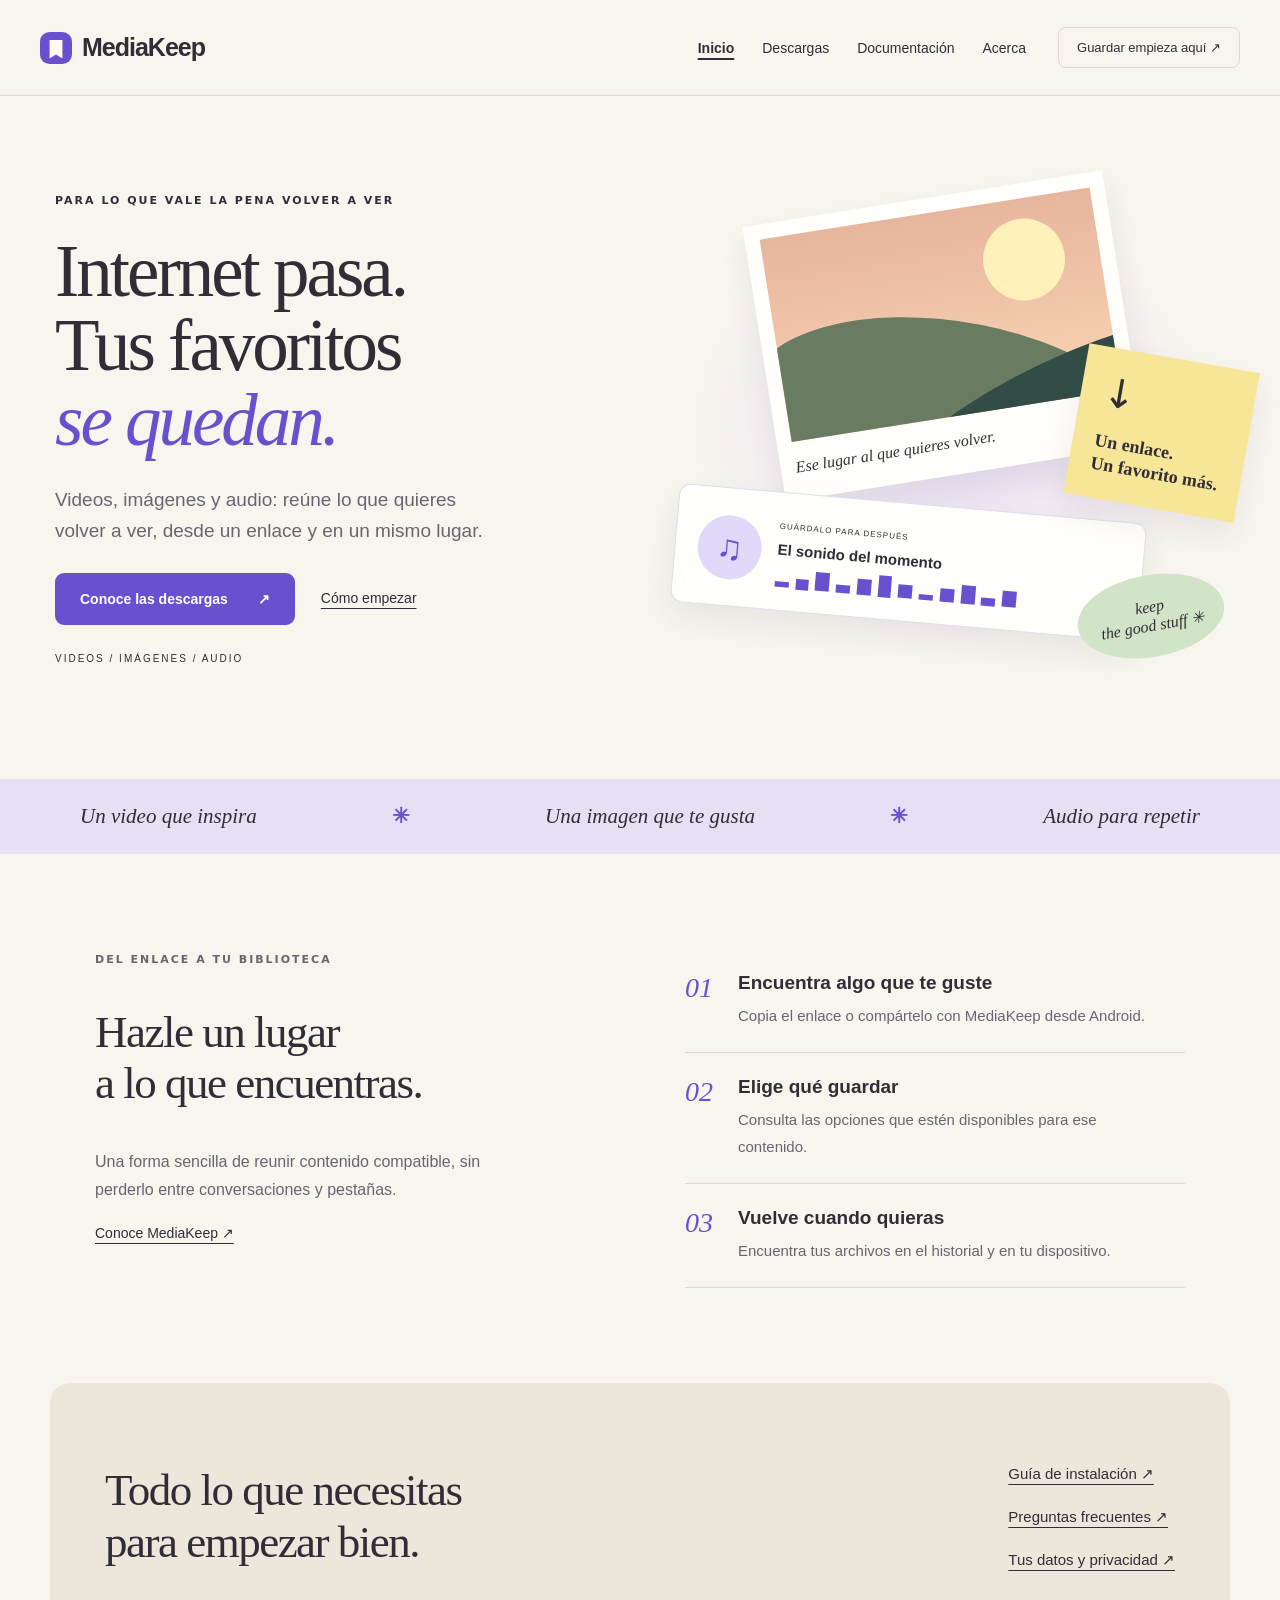
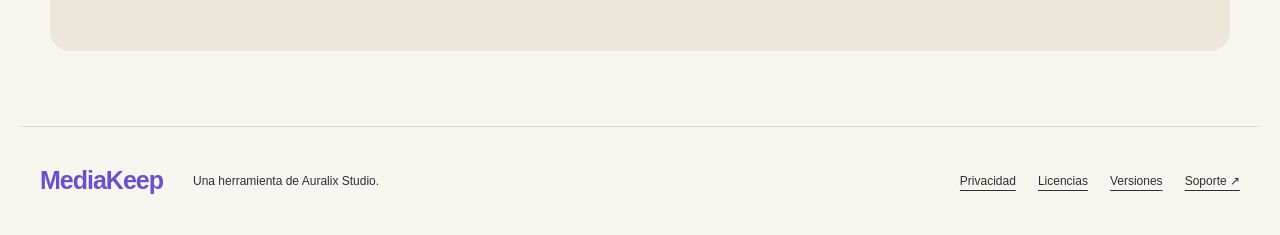
==== index.html @ 3217c824 "feat: add MediaKeep website, documentation, and deployment workflow" ====
<!doctype html><html lang="es"><head><meta charset="utf-8"><meta name="viewport" content="width=device-width,initial-scale=1"><meta name="description" content="Videos, imágenes y audio: reúne lo que quieres volver a ver, desde un enlace y en un mismo lugar."><meta name="theme-color" content="#f8f5ef"><meta property="og:title" content="Inicio · MediaKeep"><meta property="og:description" content="Videos, imágenes y audio: reúne lo que quieres volver a ver, desde un enlace y en un mismo lugar."><meta property="og:type" content="website"><title>Inicio · MediaKeep</title><link rel="icon" href="assets/mark.svg" type="image/svg+xml"><link rel="stylesheet" href="style.css"><script src="app.js" defer></script></head><body data-repository="Auralix-Studio/mediakeep"><a class="skip" href="#content">Ir al contenido</a><header class="header"><a href="index.html" class="brand"><img src="assets/mark.svg" width="32" height="32" alt="">MediaKeep</a><nav aria-label="Principal"><a aria-current="page" href="index.html">Inicio</a><a href="downloads.html">Descargas</a><a href="docs.html">Documentación</a><a href="about.html">Acerca</a></nav><a class="header-cta" href="downloads.html">Guardar empieza aquí ↗</a></header><main id="content"><section class="mk-hero"><div><p class="eyebrow">PARA LO QUE VALE LA PENA VOLVER A VER</p><h1>Internet pasa.<br>Tus favoritos<br><em>se quedan.</em></h1><p class="lead">Videos, imágenes y audio: reúne lo que quieres volver a ver, desde un enlace y en un mismo lugar.</p><div class="actions"><a class="button" href="downloads.html">Conoce las descargas <span>↗</span></a><a class="text-link" href="install.html">Cómo empezar</a></div><p class="micro">VIDEOS / IMÁGENES / AUDIO</p></div><div class="collection" aria-label="Ilustración de una colección de contenido"><div class="paper paper-photo"><div class="landscape"><i></i><b></b></div><span>Ese lugar al que quieres volver.</span></div><div class="paper paper-audio"><span class="disc">♫</span><div><small>GUÁRDALO PARA DESPUÉS</small><strong>El sonido del momento</strong><div class="wave" aria-hidden="true">▂ ▄ ▇ ▃ ▆ █ ▅ ▂ ▅ ▇ ▃ ▆</div></div></div><div class="paper paper-note"><span>↓</span><strong>Un enlace.<br>Un favorito más.</strong></div><div class="sticker">keep<br>the good stuff ✳</div></div></section><section class="ribbon" aria-label="Tipos de contenido"><span>Un video que inspira</span><b>✳</b><span>Una imagen que te gusta</span><b>✳</b><span>Audio para repetir</span></section><section class="mk-story"><div><p class="eyebrow">DEL ENLACE A TU BIBLIOTECA</p><h2>Hazle un lugar<br>a lo que encuentras.</h2><p>Una forma sencilla de reunir contenido compatible, sin perderlo entre conversaciones y pestañas.</p><a class="text-link" href="about.html">Conoce MediaKeep ↗</a></div><ol class="steps"><li><span>01</span><div><h3>Encuentra algo que te guste</h3><p>Copia el enlace o compártelo con MediaKeep desde Android.</p></div></li><li><span>02</span><div><h3>Elige qué guardar</h3><p>Consulta las opciones que estén disponibles para ese contenido.</p></div></li><li><span>03</span><div><h3>Vuelve cuando quieras</h3><p>Encuentra tus archivos en el historial y en tu dispositivo.</p></div></li></ol></section><section class="help-band"><h2>Todo lo que necesitas<br>para empezar bien.</h2><div><a href="install.html">Guía de instalación ↗</a><a href="faq.html">Preguntas frecuentes ↗</a><a href="privacy.html">Tus datos y privacidad ↗</a></div></section></main><footer class="footer"><a class="brand" href="index.html">MediaKeep</a><p>Una herramienta de Auralix Studio.</p><nav aria-label="Enlaces del pie"><a href="privacy.html">Privacidad</a><a href="license.html">Licencias</a><a href="changelog.html">Versiones</a><a href="https://github.com/Auralix-Studio/mediakeep/issues">Soporte ↗</a></nav></footer></body></html>
---- style.css ----
*{box-sizing:border-box}html{scroll-behavior:smooth}body{margin:0}a{color:inherit;text-underline-offset:5px}a:focus-visible,summary:focus-visible{outline:3px solid var(--accent);outline-offset:6px}img{max-width:100%}.skip{position:absolute;top:-100px;left:15px;z-index:9}.skip:focus{top:12px;background:var(--paper);padding:12px}.header{max-width:1320px;margin:auto;padding:27px 40px;display:flex;align-items:center;gap:32px}.brand{display:flex;align-items:center;gap:10px;text-decoration:none;font-weight:800;font-size:25px;letter-spacing:-1px}.header nav{display:flex;gap:28px;margin-left:auto}.header nav a{text-decoration:none;font-size:14px}.header nav a[aria-current]{font-weight:800;text-decoration:underline;text-decoration-thickness:2px}.header-cta{font-size:13px;text-decoration:none;padding:12px 18px;border:1px solid var(--line);border-radius:8px}.eyebrow{font:600 11px/1.7 system-ui;letter-spacing:2px}.lead{font-size:19px;line-height:1.65;max-width:570px}.actions{display:flex;align-items:center;gap:26px;flex-wrap:wrap}.button{display:inline-flex;align-items:center;gap:30px;padding:18px 25px;background:var(--accent);color:var(--button-text);text-decoration:none;font-size:14px;font-weight:700}.text-link{font-size:14px;line-height:1.8}.micro{font-size:10px;letter-spacing:2px;margin-top:28px}.footer{max-width:1240px;margin:75px auto 0;padding:35px 20px;border-top:1px solid var(--line);display:flex;align-items:center;gap:30px}.footer p{font-size:12px}.footer nav{margin-left:auto;display:flex;gap:22px;font-size:12px}.doc-layout{max-width:1200px;margin:65px auto 100px;padding:0 30px;display:grid;grid-template-columns:220px minmax(0,1fr);gap:75px}.doc-layout aside{font-size:14px;align-self:start;position:sticky;top:24px}.doc-layout aside nav{display:grid;gap:16px;margin-top:30px}.doc-layout aside a{text-decoration:none;color:var(--muted)}.doc-layout aside [aria-current]{color:var(--accent);font-weight:700}.breadcrumb{font-size:12px;color:var(--muted);margin-bottom:24px}.doc-layout h1{font-size:clamp(38px,5vw,60px);line-height:1.06;letter-spacing:-2px;margin:0 0 35px}.doc-layout p{line-height:1.85;color:var(--muted)}.article-section{padding:12px 0 24px;border-bottom:1px solid var(--line)}.article-section h2{font-size:24px;letter-spacing:-.5px;margin:24px 0 10px}.doc-grid{display:grid;grid-template-columns:1fr 1fr;gap:15px;margin-top:35px}.doc-card{text-decoration:none;padding:28px;border:1px solid var(--line);background:var(--panel)}.doc-card small{color:var(--accent)}.doc-card h2{font-size:22px;margin:22px 0}.doc-card span{font-size:13px}.release-panel{background:var(--panel);padding:30px;border:1px solid var(--line);margin:35px 0}.release-panel h2{font-size:23px;line-height:1.5}.assets{display:grid;gap:12px;margin:25px 0}.assets a{padding:16px;border:1px solid var(--line);border-radius:6px;overflow-wrap:anywhere;font-size:14px}pre{white-space:pre-wrap;overflow-wrap:anywhere;font:14px/1.8 system-ui;color:var(--muted)}.release-entry{padding:25px 0;border-bottom:1px solid var(--line)}.release-entry a{font-size:24px;font-weight:700}noscript{display:block;padding:15px}.doc-layout article{min-width:0}@media(max-width:950px){.header{padding:22px 24px;gap:18px}.header-cta{display:none}.doc-layout{gap:35px;grid-template-columns:180px minmax(0,1fr)}.footer{flex-wrap:wrap}.footer nav{margin-left:0}}@media(max-width:650px){.header{flex-wrap:wrap;padding:20px}.header nav{order:2;width:100%;margin:6px 0 0;justify-content:space-between;gap:12px}.header nav a{font-size:13px}.brand{font-size:23px}.doc-layout{display:flex;flex-direction:column;margin-top:30px;padding:0 20px;gap:35px}.doc-layout aside{position:static;width:100%}.doc-layout aside nav{display:flex;gap:18px;overflow-x:auto;padding:5px 0 15px;margin-top:15px}.doc-layout aside nav a{white-space:nowrap}.doc-grid{grid-template-columns:1fr}.footer{padding:25px 20px;gap:18px;margin-top:45px}.footer nav{flex-wrap:wrap}.lead{font-size:17px}.actions{gap:20px}.release-panel{padding:22px}}@media(prefers-reduced-motion:reduce){html{scroll-behavior:auto}}:root{color-scheme:light;--paper:#f8f5ef;--panel:#fffdf8;--ink:#302d36;--muted:#69646f;--accent:#6950ce;--button-text:#fff;--line:#dfd8d1}body{background:var(--paper);color:var(--ink);font-family:Arial,Helvetica,sans-serif}.header{border-bottom:1px solid var(--line)}.button{border-radius:9px}.mk-hero{max-width:1240px;margin:auto;padding:85px 35px 105px;display:grid;grid-template-columns:1.05fr 1fr;gap:40px;align-items:center}.mk-hero h1{font:500 clamp(55px,5.7vw,82px)/1.02 Georgia,serif;letter-spacing:-3px;margin:24px 0}.mk-hero h1 em{color:var(--accent);font-weight:500}.mk-hero .lead{max-width:445px;color:var(--muted);margin:26px 0}.collection{height:460px;position:relative;background:radial-gradient(ellipse,#e8def5 0%,transparent 68%)}.paper{position:absolute;box-shadow:0 14px 30px #35294814;background:#fffefa}.paper-photo{width:66%;padding:15px 15px 23px;left:16%;top:0;transform:rotate(-9deg)}.paper-photo>span{display:block;font:italic 16px Georgia;margin-top:17px}.landscape{height:205px;position:relative;overflow:hidden;background:linear-gradient(#e6b59e,#fbd4b3)}.landscape:before{content:"";position:absolute;width:82px;height:82px;border-radius:50%;background:#fff1b9;top:20px;right:35px}.landscape i{position:absolute;width:130%;height:220px;border-radius:50%;background:#697c61;left:-50px;top:112px;transform:rotate(20deg)}.landscape b{position:absolute;width:140%;height:160px;border-radius:50%;background:#324d46;left:60px;top:160px;transform:rotate(-15deg)}.paper-audio{display:flex;gap:16px;align-items:center;width:85%;padding:22px;left:0;bottom:35px;transform:rotate(5deg);border:1px solid #e3dbec;border-radius:12px}.disc{font-size:35px;background:#e2d8fa;color:var(--accent);border-radius:50%;width:64px;height:64px;display:grid;place-items:center;flex-shrink:0}.paper-audio small{font-size:8px;letter-spacing:1px}.paper-audio strong{display:block;margin:8px 0;font-size:15px}.wave{color:var(--accent);font-size:18px;letter-spacing:1px}.paper-note{right:-4%;top:160px;padding:22px;background:#f7e698;transform:rotate(10deg);font:18px/1.3 Georgia}.paper-note span{font:40px system-ui;display:block;margin-bottom:15px}.sticker{position:absolute;bottom:0;right:0;transform:rotate(-10deg);background:#d2e4c7;padding:22px;border-radius:50%;font:italic 16px/1.2 Georgia;text-align:center}.ribbon{display:flex;justify-content:space-around;gap:25px;background:#e7dff3;padding:25px;font:italic 21px Georgia}.ribbon b{color:var(--accent);font-style:normal}.mk-story{max-width:1150px;margin:85px auto;display:grid;grid-template-columns:1fr 1fr;gap:90px;padding:0 30px}.mk-story h2,.help-band h2{font:500 45px/1.15 Georgia;letter-spacing:-1.5px}.mk-story p{line-height:1.8;color:var(--muted);max-width:420px}.steps{list-style:none;padding:0;margin:10px 0}.steps li{display:flex;gap:25px;padding:23px 0;border-bottom:1px solid var(--line)}.steps li>span{color:var(--accent);font:italic 28px Georgia}.steps h3{font-size:19px;margin:0 0 8px}.steps p{font-size:15px;margin:0}.help-band{max-width:1180px;margin:auto;padding:45px 55px;border-radius:20px;background:#ece7da;display:flex;align-items:center;justify-content:space-between;gap:30px}.help-band div{display:grid;gap:25px;font-size:15px}.doc-layout h1{font-family:Georgia,serif;font-weight:500}.doc-card{border-radius:12px}.doc-card:hover{background:#ece5f8}.doc-layout h2{font-weight:600}.footer .brand{color:var(--accent)}@media(max-width:950px){.mk-hero{padding:65px 30px;gap:20px}.collection{height:400px}.paper-photo{width:78%;left:5%}.landscape{height:175px}.paper-note{right:0;padding:15px}.paper-audio{width:95%;padding:16px}.mk-story{gap:35px}}@media(max-width:650px){.mk-hero{grid-template-columns:1fr;padding:40px 22px 55px;gap:40px}.mk-hero h1{font-size:58px}.collection{height:405px;margin:0 10px}.paper-photo{left:8%;width:76%}.paper-note{right:-2%;top:150px}.paper-audio{bottom:38px;width:93%}.ribbon{flex-wrap:wrap;font-size:17px;gap:12px}.ribbon b{display:none}.mk-story{grid-template-columns:1fr;gap:20px;margin:55px auto;padding:0 22px}.mk-story h2,.help-band h2{font-size:37px}.help-band{margin:0 15px;padding:30px;display:block}.help-band div{margin-top:35px}}
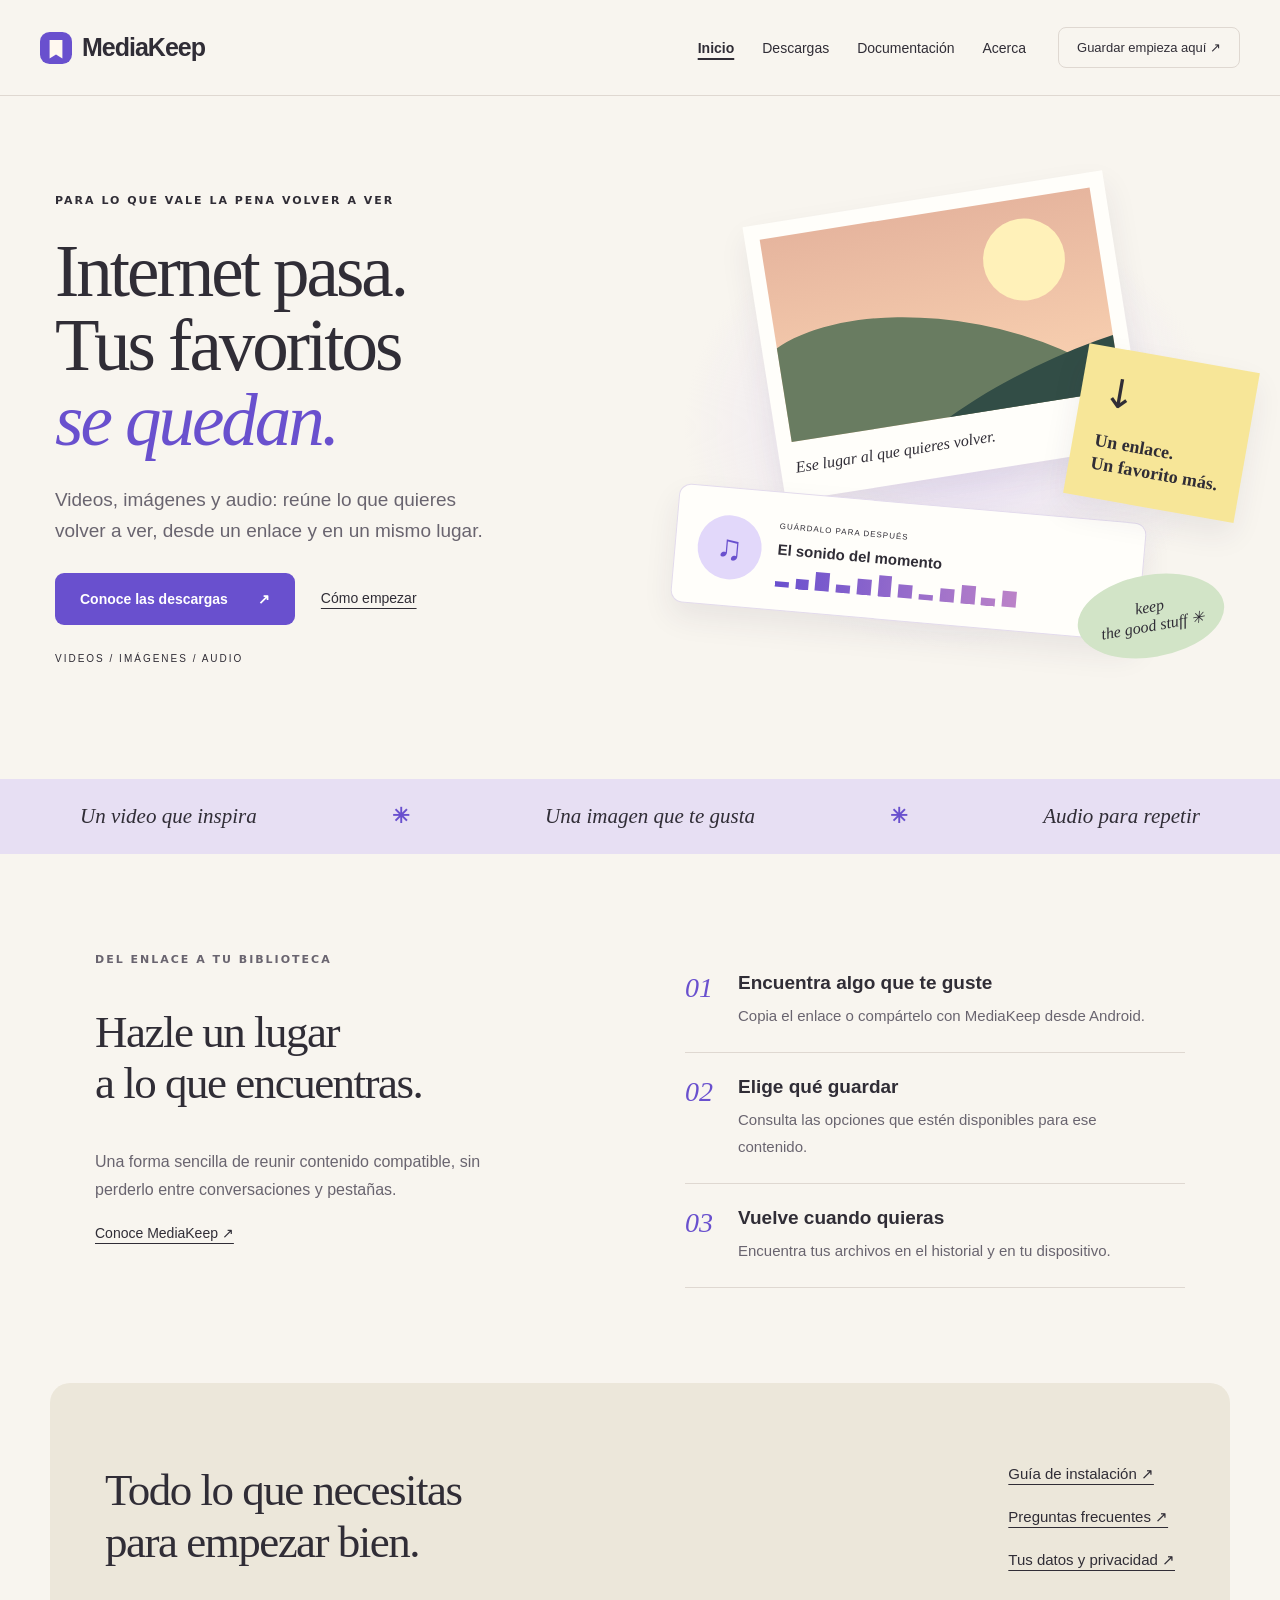
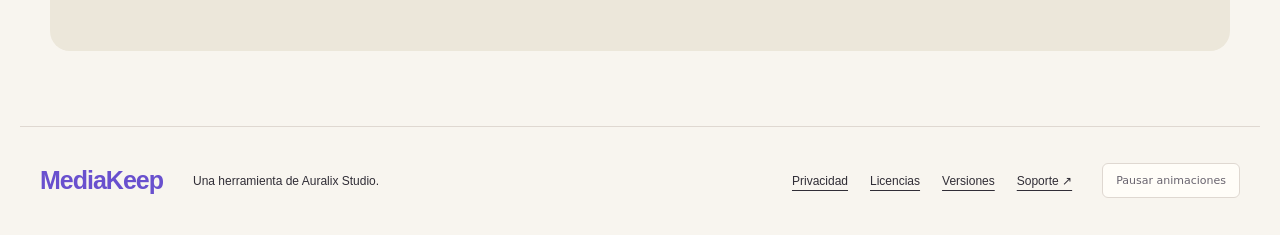
==== commit 367d7d7c: "feat: introduce UI interaction layer, animations, and dynamic scripts across pages" ====
--- a/index.html
+++ b/index.html
@@ -1 +1 @@
-<!doctype html><html lang="es"><head><meta charset="utf-8"><meta name="viewport" content="width=device-width,initial-scale=1"><meta name="description" content="Videos, imágenes y audio: reúne lo que quieres volver a ver, desde un enlace y en un mismo lugar."><meta name="theme-color" content="#f8f5ef"><meta property="og:title" content="Inicio · MediaKeep"><meta property="og:description" content="Videos, imágenes y audio: reúne lo que quieres volver a ver, desde un enlace y en un mismo lugar."><meta property="og:type" content="website"><title>Inicio · MediaKeep</title><link rel="icon" href="assets/mark.svg" type="image/svg+xml"><link rel="stylesheet" href="style.css"><script src="app.js" defer></script></head><body data-repository="Auralix-Studio/mediakeep"><a class="skip" href="#content">Ir al contenido</a><header class="header"><a href="index.html" class="brand"><img src="assets/mark.svg" width="32" height="32" alt="">MediaKeep</a><nav aria-label="Principal"><a aria-current="page" href="index.html">Inicio</a><a href="downloads.html">Descargas</a><a href="docs.html">Documentación</a><a href="about.html">Acerca</a></nav><a class="header-cta" href="downloads.html">Guardar empieza aquí ↗</a></header><main id="content"><section class="mk-hero"><div><p class="eyebrow">PARA LO QUE VALE LA PENA VOLVER A VER</p><h1>Internet pasa.<br>Tus favoritos<br><em>se quedan.</em></h1><p class="lead">Videos, imágenes y audio: reúne lo que quieres volver a ver, desde un enlace y en un mismo lugar.</p><div class="actions"><a class="button" href="downloads.html">Conoce las descargas <span>↗</span></a><a class="text-link" href="install.html">Cómo empezar</a></div><p class="micro">VIDEOS / IMÁGENES / AUDIO</p></div><div class="collection" aria-label="Ilustración de una colección de contenido"><div class="paper paper-photo"><div class="landscape"><i></i><b></b></div><span>Ese lugar al que quieres volver.</span></div><div class="paper paper-audio"><span class="disc">♫</span><div><small>GUÁRDALO PARA DESPUÉS</small><strong>El sonido del momento</strong><div class="wave" aria-hidden="true">▂ ▄ ▇ ▃ ▆ █ ▅ ▂ ▅ ▇ ▃ ▆</div></div></div><div class="paper paper-note"><span>↓</span><strong>Un enlace.<br>Un favorito más.</strong></div><div class="sticker">keep<br>the good stuff ✳</div></div></section><section class="ribbon" aria-label="Tipos de contenido"><span>Un video que inspira</span><b>✳</b><span>Una imagen que te gusta</span><b>✳</b><span>Audio para repetir</span></section><section class="mk-story"><div><p class="eyebrow">DEL ENLACE A TU BIBLIOTECA</p><h2>Hazle un lugar<br>a lo que encuentras.</h2><p>Una forma sencilla de reunir contenido compatible, sin perderlo entre conversaciones y pestañas.</p><a class="text-link" href="about.html">Conoce MediaKeep ↗</a></div><ol class="steps"><li><span>01</span><div><h3>Encuentra algo que te guste</h3><p>Copia el enlace o compártelo con MediaKeep desde Android.</p></div></li><li><span>02</span><div><h3>Elige qué guardar</h3><p>Consulta las opciones que estén disponibles para ese contenido.</p></div></li><li><span>03</span><div><h3>Vuelve cuando quieras</h3><p>Encuentra tus archivos en el historial y en tu dispositivo.</p></div></li></ol></section><section class="help-band"><h2>Todo lo que necesitas<br>para empezar bien.</h2><div><a href="install.html">Guía de instalación ↗</a><a href="faq.html">Preguntas frecuentes ↗</a><a href="privacy.html">Tus datos y privacidad ↗</a></div></section></main><footer class="footer"><a class="brand" href="index.html">MediaKeep</a><p>Una herramienta de Auralix Studio.</p><nav aria-label="Enlaces del pie"><a href="privacy.html">Privacidad</a><a href="license.html">Licencias</a><a href="changelog.html">Versiones</a><a href="https://github.com/Auralix-Studio/mediakeep/issues">Soporte ↗</a></nav></footer></body></html>+<!doctype html><html lang="es"><head><meta charset="utf-8"><meta name="viewport" content="width=device-width,initial-scale=1"><meta name="description" content="Videos, imágenes y audio: reúne lo que quieres volver a ver, desde un enlace y en un mismo lugar."><meta name="theme-color" content="#f8f5ef"><meta property="og:title" content="Inicio · MediaKeep"><meta property="og:description" content="Videos, imágenes y audio: reúne lo que quieres volver a ver, desde un enlace y en un mismo lugar."><meta property="og:type" content="website"><title>Inicio · MediaKeep</title><link rel="icon" href="assets/mark.svg" type="image/svg+xml"><link rel="stylesheet" href="style.css"><script src="app.js" defer></script><script src="ui.js" defer></script></head><body data-repository="Auralix-Studio/mediakeep"><a class="skip" href="#content">Ir al contenido</a><header class="header"><a href="index.html" class="brand"><img src="assets/mark.svg" width="32" height="32" alt="">MediaKeep</a><nav aria-label="Principal"><a aria-current="page" href="index.html">Inicio</a><a href="downloads.html">Descargas</a><a href="docs.html">Documentación</a><a href="about.html">Acerca</a></nav><a class="header-cta" href="downloads.html">Guardar empieza aquí ↗</a></header><main id="content"><section class="mk-hero"><div><p class="eyebrow">PARA LO QUE VALE LA PENA VOLVER A VER</p><h1>Internet pasa.<br>Tus favoritos<br><em>se quedan.</em></h1><p class="lead">Videos, imágenes y audio: reúne lo que quieres volver a ver, desde un enlace y en un mismo lugar.</p><div class="actions"><a class="button" href="downloads.html">Conoce las descargas <span>↗</span></a><a class="text-link" href="install.html">Cómo empezar</a></div><p class="micro">VIDEOS / IMÁGENES / AUDIO</p></div><div class="collection" aria-label="Ilustración de una colección de contenido"><div class="paper paper-photo"><div class="landscape"><i></i><b></b></div><span>Ese lugar al que quieres volver.</span></div><div class="paper paper-audio"><span class="disc">♫</span><div><small>GUÁRDALO PARA DESPUÉS</small><strong>El sonido del momento</strong><div class="wave" aria-hidden="true">▂ ▄ ▇ ▃ ▆ █ ▅ ▂ ▅ ▇ ▃ ▆</div></div></div><div class="paper paper-note"><span>↓</span><strong>Un enlace.<br>Un favorito más.</strong></div><div class="sticker">keep<br>the good stuff ✳</div></div></section><section class="ribbon" aria-label="Tipos de contenido"><span>Un video que inspira</span><b>✳</b><span>Una imagen que te gusta</span><b>✳</b><span>Audio para repetir</span></section><section class="mk-story"><div><p class="eyebrow">DEL ENLACE A TU BIBLIOTECA</p><h2>Hazle un lugar<br>a lo que encuentras.</h2><p>Una forma sencilla de reunir contenido compatible, sin perderlo entre conversaciones y pestañas.</p><a class="text-link" href="about.html">Conoce MediaKeep ↗</a></div><ol class="steps"><li><span>01</span><div><h3>Encuentra algo que te guste</h3><p>Copia el enlace o compártelo con MediaKeep desde Android.</p></div></li><li><span>02</span><div><h3>Elige qué guardar</h3><p>Consulta las opciones que estén disponibles para ese contenido.</p></div></li><li><span>03</span><div><h3>Vuelve cuando quieras</h3><p>Encuentra tus archivos en el historial y en tu dispositivo.</p></div></li></ol></section><section class="help-band"><h2>Todo lo que necesitas<br>para empezar bien.</h2><div><a href="install.html">Guía de instalación ↗</a><a href="faq.html">Preguntas frecuentes ↗</a><a href="privacy.html">Tus datos y privacidad ↗</a></div></section></main><footer class="footer"><a class="brand" href="index.html">MediaKeep</a><p>Una herramienta de Auralix Studio.</p><nav aria-label="Enlaces del pie"><a href="privacy.html">Privacidad</a><a href="license.html">Licencias</a><a href="changelog.html">Versiones</a><a href="https://github.com/Auralix-Studio/mediakeep/issues">Soporte ↗</a></nav></footer></body></html>
--- a/style.css
+++ b/style.css
@@ -1 +1,5 @@
 *{box-sizing:border-box}html{scroll-behavior:smooth}body{margin:0}a{color:inherit;text-underline-offset:5px}a:focus-visible,summary:focus-visible{outline:3px solid var(--accent);outline-offset:6px}img{max-width:100%}.skip{position:absolute;top:-100px;left:15px;z-index:9}.skip:focus{top:12px;background:var(--paper);padding:12px}.header{max-width:1320px;margin:auto;padding:27px 40px;display:flex;align-items:center;gap:32px}.brand{display:flex;align-items:center;gap:10px;text-decoration:none;font-weight:800;font-size:25px;letter-spacing:-1px}.header nav{display:flex;gap:28px;margin-left:auto}.header nav a{text-decoration:none;font-size:14px}.header nav a[aria-current]{font-weight:800;text-decoration:underline;text-decoration-thickness:2px}.header-cta{font-size:13px;text-decoration:none;padding:12px 18px;border:1px solid var(--line);border-radius:8px}.eyebrow{font:600 11px/1.7 system-ui;letter-spacing:2px}.lead{font-size:19px;line-height:1.65;max-width:570px}.actions{display:flex;align-items:center;gap:26px;flex-wrap:wrap}.button{display:inline-flex;align-items:center;gap:30px;padding:18px 25px;background:var(--accent);color:var(--button-text);text-decoration:none;font-size:14px;font-weight:700}.text-link{font-size:14px;line-height:1.8}.micro{font-size:10px;letter-spacing:2px;margin-top:28px}.footer{max-width:1240px;margin:75px auto 0;padding:35px 20px;border-top:1px solid var(--line);display:flex;align-items:center;gap:30px}.footer p{font-size:12px}.footer nav{margin-left:auto;display:flex;gap:22px;font-size:12px}.doc-layout{max-width:1200px;margin:65px auto 100px;padding:0 30px;display:grid;grid-template-columns:220px minmax(0,1fr);gap:75px}.doc-layout aside{font-size:14px;align-self:start;position:sticky;top:24px}.doc-layout aside nav{display:grid;gap:16px;margin-top:30px}.doc-layout aside a{text-decoration:none;color:var(--muted)}.doc-layout aside [aria-current]{color:var(--accent);font-weight:700}.breadcrumb{font-size:12px;color:var(--muted);margin-bottom:24px}.doc-layout h1{font-size:clamp(38px,5vw,60px);line-height:1.06;letter-spacing:-2px;margin:0 0 35px}.doc-layout p{line-height:1.85;color:var(--muted)}.article-section{padding:12px 0 24px;border-bottom:1px solid var(--line)}.article-section h2{font-size:24px;letter-spacing:-.5px;margin:24px 0 10px}.doc-grid{display:grid;grid-template-columns:1fr 1fr;gap:15px;margin-top:35px}.doc-card{text-decoration:none;padding:28px;border:1px solid var(--line);background:var(--panel)}.doc-card small{color:var(--accent)}.doc-card h2{font-size:22px;margin:22px 0}.doc-card span{font-size:13px}.release-panel{background:var(--panel);padding:30px;border:1px solid var(--line);margin:35px 0}.release-panel h2{font-size:23px;line-height:1.5}.assets{display:grid;gap:12px;margin:25px 0}.assets a{padding:16px;border:1px solid var(--line);border-radius:6px;overflow-wrap:anywhere;font-size:14px}pre{white-space:pre-wrap;overflow-wrap:anywhere;font:14px/1.8 system-ui;color:var(--muted)}.release-entry{padding:25px 0;border-bottom:1px solid var(--line)}.release-entry a{font-size:24px;font-weight:700}noscript{display:block;padding:15px}.doc-layout article{min-width:0}@media(max-width:950px){.header{padding:22px 24px;gap:18px}.header-cta{display:none}.doc-layout{gap:35px;grid-template-columns:180px minmax(0,1fr)}.footer{flex-wrap:wrap}.footer nav{margin-left:0}}@media(max-width:650px){.header{flex-wrap:wrap;padding:20px}.header nav{order:2;width:100%;margin:6px 0 0;justify-content:space-between;gap:12px}.header nav a{font-size:13px}.brand{font-size:23px}.doc-layout{display:flex;flex-direction:column;margin-top:30px;padding:0 20px;gap:35px}.doc-layout aside{position:static;width:100%}.doc-layout aside nav{display:flex;gap:18px;overflow-x:auto;padding:5px 0 15px;margin-top:15px}.doc-layout aside nav a{white-space:nowrap}.doc-grid{grid-template-columns:1fr}.footer{padding:25px 20px;gap:18px;margin-top:45px}.footer nav{flex-wrap:wrap}.lead{font-size:17px}.actions{gap:20px}.release-panel{padding:22px}}@media(prefers-reduced-motion:reduce){html{scroll-behavior:auto}}:root{color-scheme:light;--paper:#f8f5ef;--panel:#fffdf8;--ink:#302d36;--muted:#69646f;--accent:#6950ce;--button-text:#fff;--line:#dfd8d1}body{background:var(--paper);color:var(--ink);font-family:Arial,Helvetica,sans-serif}.header{border-bottom:1px solid var(--line)}.button{border-radius:9px}.mk-hero{max-width:1240px;margin:auto;padding:85px 35px 105px;display:grid;grid-template-columns:1.05fr 1fr;gap:40px;align-items:center}.mk-hero h1{font:500 clamp(55px,5.7vw,82px)/1.02 Georgia,serif;letter-spacing:-3px;margin:24px 0}.mk-hero h1 em{color:var(--accent);font-weight:500}.mk-hero .lead{max-width:445px;color:var(--muted);margin:26px 0}.collection{height:460px;position:relative;background:radial-gradient(ellipse,#e8def5 0%,transparent 68%)}.paper{position:absolute;box-shadow:0 14px 30px #35294814;background:#fffefa}.paper-photo{width:66%;padding:15px 15px 23px;left:16%;top:0;transform:rotate(-9deg)}.paper-photo>span{display:block;font:italic 16px Georgia;margin-top:17px}.landscape{height:205px;position:relative;overflow:hidden;background:linear-gradient(#e6b59e,#fbd4b3)}.landscape:before{content:"";position:absolute;width:82px;height:82px;border-radius:50%;background:#fff1b9;top:20px;right:35px}.landscape i{position:absolute;width:130%;height:220px;border-radius:50%;background:#697c61;left:-50px;top:112px;transform:rotate(20deg)}.landscape b{position:absolute;width:140%;height:160px;border-radius:50%;background:#324d46;left:60px;top:160px;transform:rotate(-15deg)}.paper-audio{display:flex;gap:16px;align-items:center;width:85%;padding:22px;left:0;bottom:35px;transform:rotate(5deg);border:1px solid #e3dbec;border-radius:12px}.disc{font-size:35px;background:#e2d8fa;color:var(--accent);border-radius:50%;width:64px;height:64px;display:grid;place-items:center;flex-shrink:0}.paper-audio small{font-size:8px;letter-spacing:1px}.paper-audio strong{display:block;margin:8px 0;font-size:15px}.wave{color:var(--accent);font-size:18px;letter-spacing:1px}.paper-note{right:-4%;top:160px;padding:22px;background:#f7e698;transform:rotate(10deg);font:18px/1.3 Georgia}.paper-note span{font:40px system-ui;display:block;margin-bottom:15px}.sticker{position:absolute;bottom:0;right:0;transform:rotate(-10deg);background:#d2e4c7;padding:22px;border-radius:50%;font:italic 16px/1.2 Georgia;text-align:center}.ribbon{display:flex;justify-content:space-around;gap:25px;background:#e7dff3;padding:25px;font:italic 21px Georgia}.ribbon b{color:var(--accent);font-style:normal}.mk-story{max-width:1150px;margin:85px auto;display:grid;grid-template-columns:1fr 1fr;gap:90px;padding:0 30px}.mk-story h2,.help-band h2{font:500 45px/1.15 Georgia;letter-spacing:-1.5px}.mk-story p{line-height:1.8;color:var(--muted);max-width:420px}.steps{list-style:none;padding:0;margin:10px 0}.steps li{display:flex;gap:25px;padding:23px 0;border-bottom:1px solid var(--line)}.steps li>span{color:var(--accent);font:italic 28px Georgia}.steps h3{font-size:19px;margin:0 0 8px}.steps p{font-size:15px;margin:0}.help-band{max-width:1180px;margin:auto;padding:45px 55px;border-radius:20px;background:#ece7da;display:flex;align-items:center;justify-content:space-between;gap:30px}.help-band div{display:grid;gap:25px;font-size:15px}.doc-layout h1{font-family:Georgia,serif;font-weight:500}.doc-card{border-radius:12px}.doc-card:hover{background:#ece5f8}.doc-layout h2{font-weight:600}.footer .brand{color:var(--accent)}@media(max-width:950px){.mk-hero{padding:65px 30px;gap:20px}.collection{height:400px}.paper-photo{width:78%;left:5%}.landscape{height:175px}.paper-note{right:0;padding:15px}.paper-audio{width:95%;padding:16px}.mk-story{gap:35px}}@media(max-width:650px){.mk-hero{grid-template-columns:1fr;padding:40px 22px 55px;gap:40px}.mk-hero h1{font-size:58px}.collection{height:405px;margin:0 10px}.paper-photo{left:8%;width:76%}.paper-note{right:-2%;top:150px}.paper-audio{bottom:38px;width:93%}.ribbon{flex-wrap:wrap;font-size:17px;gap:12px}.ribbon b{display:none}.mk-story{grid-template-columns:1fr;gap:20px;margin:55px auto;padding:0 22px}.mk-story h2,.help-band h2{font-size:37px}.help-band{margin:0 15px;padding:30px;display:block}.help-band div{margin-top:35px}}
+
+/* Interaction and motion layer. Content stays visible without JavaScript. */
+[hidden]{display:none!important}.header{position:sticky;top:0;z-index:20;background:var(--paper);transition:box-shadow .25s ease,border-color .25s ease}.header.is-scrolled{box-shadow:0 8px 30px #00000012}.header nav a{position:relative}.header nav a:after{content:"";position:absolute;bottom:-7px;left:0;width:100%;height:2px;background:var(--accent);transform:scaleX(0);transform-origin:left;transition:transform .2s ease}.header nav a:hover:after{transform:scaleX(1)}.button,.header-cta,.doc-card,.feature{transition:translate .25s ease,box-shadow .25s ease,background .25s ease,border-color .25s ease}.button:hover{translate:0 -3px;box-shadow:0 8px 24px #0002}.button span{display:inline-block;transition:translate .2s}.button:hover span{translate:3px -3px}.doc-card:hover{translate:0 -4px;box-shadow:0 12px 30px #0001}.reading-progress{position:fixed;z-index:30;top:0;left:0;width:100%;height:3px;background:var(--accent);transform:scaleX(0);transform-origin:left;pointer-events:none}.back-top{position:fixed;bottom:24px;right:24px;z-index:25;border:1px solid var(--line);background:var(--accent);color:var(--button-text);border-radius:50%;width:44px;height:44px;font-size:24px;cursor:pointer;box-shadow:0 6px 24px #0002}.motion-control,.scene-control{border:1px solid var(--line);border-radius:6px;background:var(--panel);color:var(--muted);font:11px system-ui;padding:10px 13px;cursor:pointer}.motion-control:disabled{cursor:default;opacity:.75}.scene-control{position:absolute;bottom:70px;left:24px;background:#151419d9;border-color:#645248;color:#fff}.footer{flex-wrap:wrap}.doc-search{margin:30px 0}.doc-search label{display:block;font-weight:600;font-size:14px;margin-bottom:12px}.doc-search input{width:100%;padding:16px 18px;border:1px solid var(--line);border-radius:8px;background:var(--panel);color:var(--ink);font:16px system-ui;outline-offset:4px}.doc-search input:focus-visible{outline:2px solid var(--accent)}.search-status{font-size:13px;min-height:1.7em;margin:7px 0}.faq-item{padding:24px 0;border-bottom:1px solid var(--line)}.faq-item summary{cursor:pointer;font-size:21px;line-height:1.5;font-weight:600;padding-right:20px}.faq-item summary::marker{color:var(--accent)}.faq-item[open] p{animation:answer-in .25s ease-out}.on-this-page{display:grid;gap:10px;padding:22px;border-left:3px solid var(--accent);background:var(--panel);margin-bottom:30px;font-size:13px}.on-this-page strong{margin-bottom:5px}.on-this-page a{color:var(--muted);text-decoration:none}.on-this-page a:hover{color:var(--accent)}h2[id]{scroll-margin-top:140px}.checksum-helper{padding:20px 24px;border:1px solid var(--line);border-radius:8px;margin:24px 0}.checksum-helper p{margin-top:0;font-size:14px}.checksum-helper code{display:block;font-size:13px;overflow-wrap:anywhere;margin-bottom:15px}.checksum-helper button{padding:10px 14px;background:var(--accent);color:var(--button-text);border:0;border-radius:5px;cursor:pointer}.checksum-helper span{font-size:12px;margin-left:12px}.paper,.mk-story>div,.steps li,.help-band,.cinema,.feature,.flux-end,.doc-card,.article-section{transition:opacity .65s ease var(--reveal-delay,0ms),translate .65s cubic-bezier(.2,.65,.3,1) var(--reveal-delay,0ms)}.reveal-pending{opacity:0;translate:0 22px}.paper.reveal-pending{translate:none}.motion-paused *{animation-play-state:paused!important}@keyframes answer-in{from{opacity:0;translate:0 -5px}to{opacity:1;translate:0 0}}@media(hover:hover){.feature:hover{translate:0 -4px}}@media(max-width:650px){.back-top{right:16px;bottom:16px}.scene-control{font-size:9px;left:14px;bottom:96px;padding:7px 9px}.faq-item summary{font-size:18px}.header{position:relative}h2[id]{scroll-margin-top:25px}.checksum-helper{padding:18px}.footer .motion-control{margin-top:5px}}@media(prefers-reduced-motion:reduce){*,*:before,*:after{animation:none!important;transition:none!important;scroll-behavior:auto!important}.reveal-pending{opacity:1;translate:none}.reading-progress{transition:none}}@media print{.reveal-pending{opacity:1;translate:none}.back-top,.reading-progress,.motion-control,.scene-control{display:none!important}.header{position:static}}/* MediaKeep: gentle paper movement and an animated audio rhythm. */
+.paper-photo{animation:paper-drift 7s ease-in-out infinite}.paper-note{animation:note-drift 6s ease-in-out -2s infinite}.paper-audio{animation:paper-drift 8s ease-in-out -3s infinite}.sticker{animation:sticker-turn 9s ease-in-out infinite}.wave{background:linear-gradient(90deg,#6950ce,#bc83c8,#6950ce);background-size:200% 100%;background-clip:text;-webkit-background-clip:text;color:transparent;animation:audio-colors 4s linear infinite}.mk-hero .eyebrow,.mk-hero h1,.mk-hero .lead,.mk-hero .actions{animation:mk-arrive .8s both}.mk-hero h1{animation-delay:.08s}.mk-hero .lead{animation-delay:.16s}.mk-hero .actions{animation-delay:.24s}.collection:hover .paper{animation-play-state:paused}.help-band a{transition:color .2s,translate .2s}.help-band a:hover{color:var(--accent);translate:4px 0}@keyframes paper-drift{0%,100%{translate:0 0}50%{translate:0 -10px}}@keyframes note-drift{0%,100%{translate:0 0}50%{translate:4px 8px}}@keyframes sticker-turn{0%,100%{rotate:0deg}50%{rotate:7deg}}@keyframes audio-colors{to{background-position:200% 0}}@keyframes mk-arrive{from{opacity:0;translate:0 16px}to{opacity:1;translate:0 0}}
